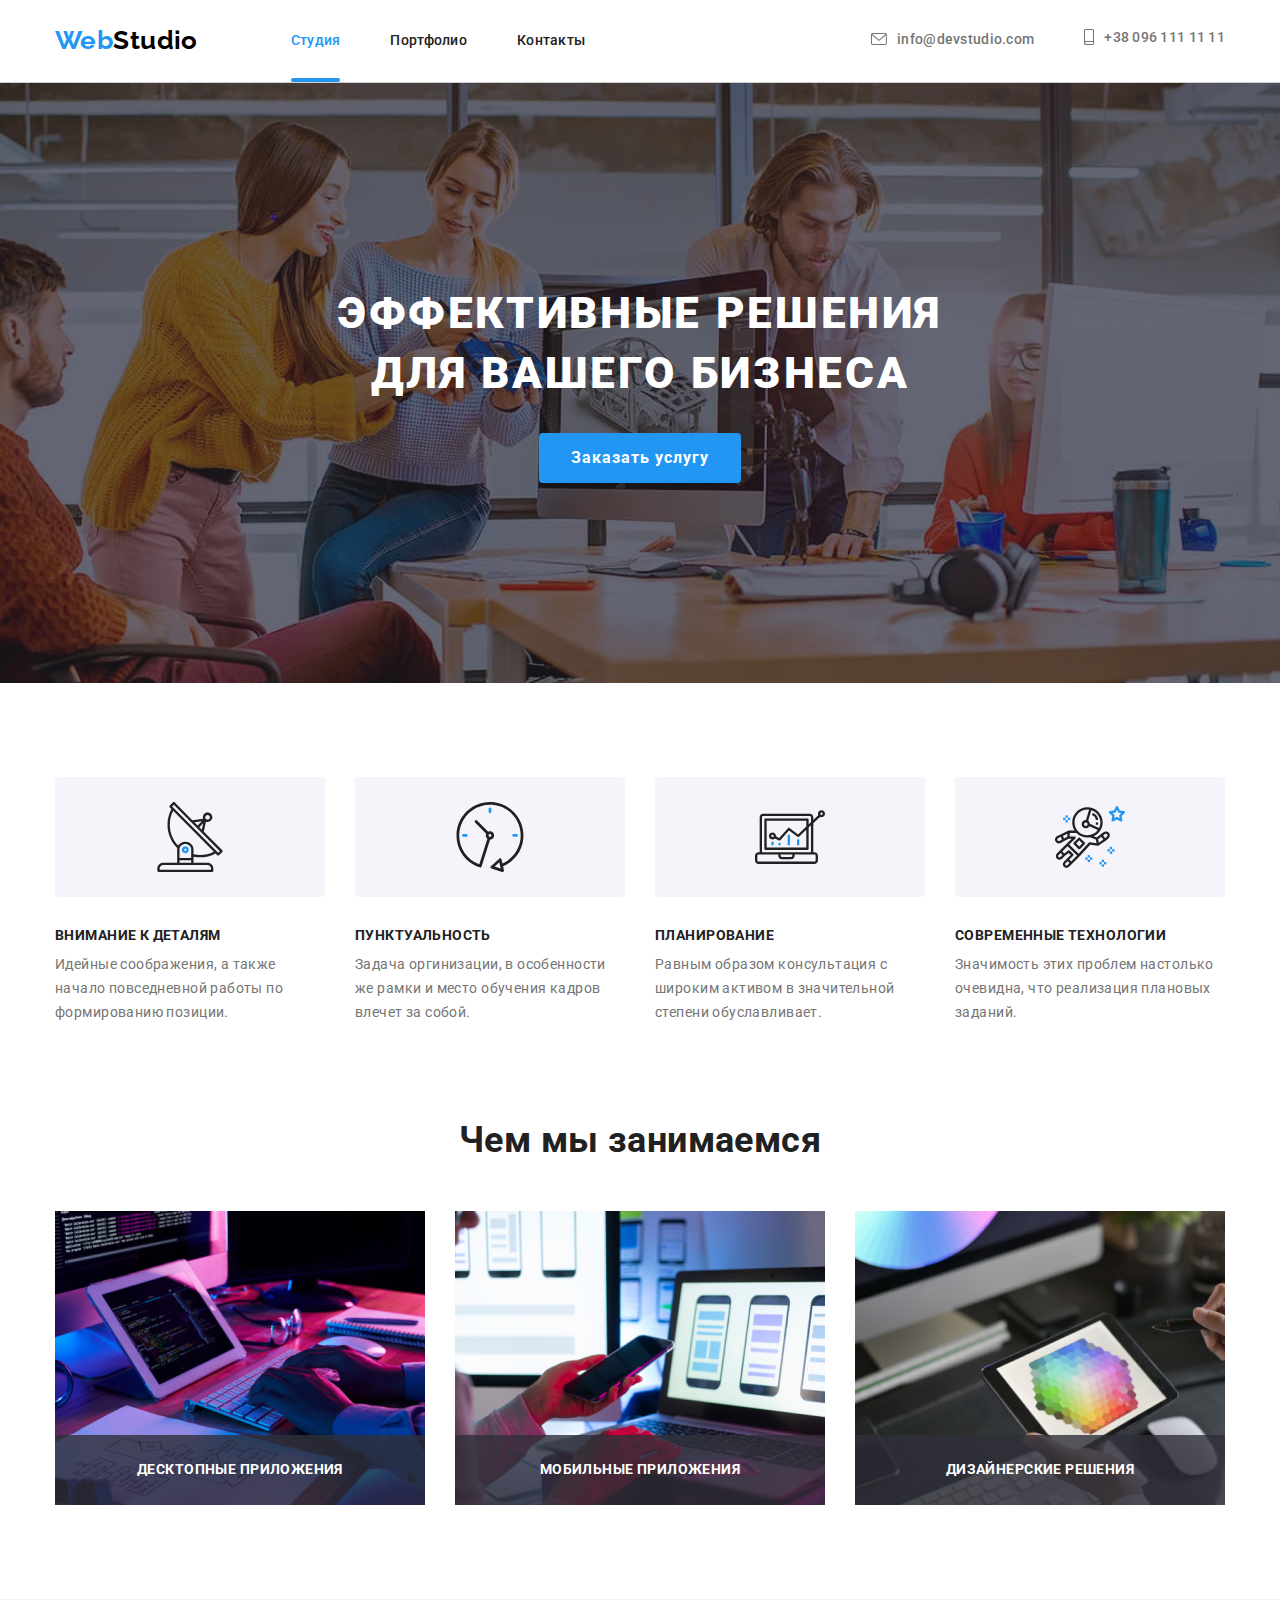
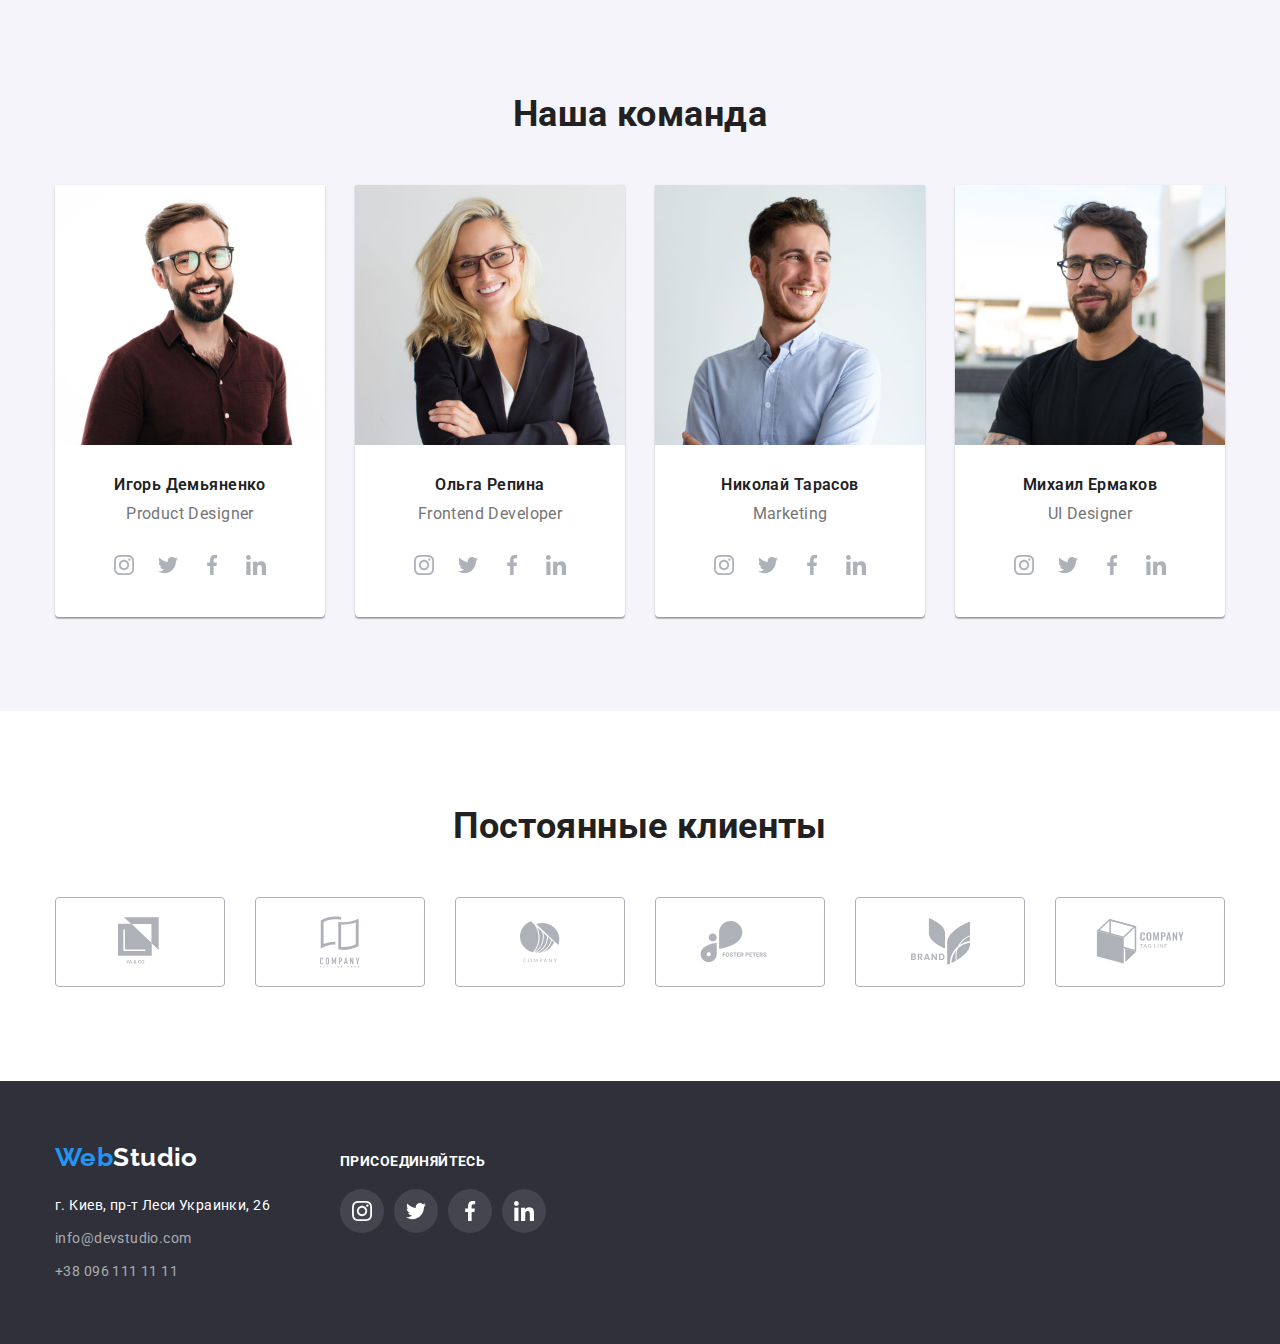
==== index.html @ fbffc796 "copy hw5" ====
<!DOCTYPE html>
<html lang="ru-UA">
  <head>
    <meta charset="UTF-8" />
    <meta name="viewport" content="width=device-width, initial-scale=1.0" />
    <link
      href="https://fonts.googleapis.com/css2?family=Roboto:wght@400;500;700;900&display=swap"
      rel="stylesheet"
    />
    <link
      rel="stylesheet"
      href="node_modules/modern-normalize/modern-normalize.css"
    />
    <link rel="stylesheet" href="./css/style.css" />
    <title>Document</title>
  </head>
  <body>
    <!-- Хедер -->

    <header class="header">
      <div class="container flex">
        <div>
          <nav class="main-nav">
            <div>
              <a class="logo" href="./index.html">
                <span class="logo-blue">Web</span>Studio</a
              >
            </div>
            <div>
              <ul class="site-nav list">
                <li><a class="link current" href="./index.html">Студия</a></li>
                <li>
                  <a class="link" href="./portfolio.html">Портфолио</a>
                </li>
                <li><a class="link" href="#contacts">Контакты</a></li>
              </ul>
            </div>
          </nav>
        </div>
        <div>
          <ul class="contacts list">
            <li>
              <a class="link" href="mailto:info@devstudio.com">
                <svg class="mail-icon">
                  <use href="./img/icons/sprite.svg#icon-contacts-mail"></use>
                </svg>
                info@devstudio.com</a
              >
            </li>
            <li>
              <a class="link phone" href="tel:+380961111111">
                <svg class="phone-icon">
                  <use href="./img/icons/sprite.svg#icon-contacts-phone"></use>
                </svg>
                +38 096 111 11 11</a
              >
            </li>
          </ul>
        </div>
      </div>
    </header>

    <main>
      <!-- Герой -->
      <section class="hero">
        <div class="container">
          <h1 class="hero-title">Эффективные решения для вашего бизнеса</h1>
          <button class="button" data-modal-open>Заказать услугу</button>
        </div>
      </section>

      <!-- Преимущества -->
      <section class="benefit section">
        <div class="container">
          <h2 class="visually-hidden">Наши преимущества</h2>
          <ul class="benefit list flex">
            <li class="benefit-item">
              <svg class="benefit-icon">
                <use href="./img/icons/sprite.svg#icon-features-1"></use>
              </svg>
            </li>
            <li class="benefit-item">
              <svg class="benefit-icon">
                <use href="./img/icons/sprite.svg#icon-features-2"></use>
              </svg>
            </li>
            <li class="benefit-item">
              <svg class="benefit-icon">
                <use href="./img/icons/sprite.svg#icon-features-3"></use>
              </svg>
            </li>
            <li class="benefit-item">
              <svg class="benefit-icon">
                <use href="./img/icons/sprite.svg#icon-features-4"></use>
              </svg>
            </li>
          </ul>
          <ul class="benefit list flex">
            <li>
              <h3 class="benefit-title">Внимание к деталям</h3>
              <p class="benefit-desc">
                Идейные соображения, а также начало повседневной работы по
                формированию позиции.
              </p>
            </li>
            <li>
              <h3 class="benefit-title">Пунктуальность</h3>
              <p class="benefit-desc">
                Задача оргинизации, в особенности же рамки и место обучения
                кадров влечет за собой.
              </p>
            </li>
            <li>
              <h3 class="benefit-title">Планирование</h3>
              <p class="benefit-desc">
                Равным образом консультация с широким активом в значительной
                степени обуславливает.
              </p>
            </li>
            <li>
              <h3 class="benefit-title">Современные технологии</h3>
              <p class="benefit-desc">
                Значимость этих проблем настолько очевидна, что реализация
                плановых заданий.
              </p>
            </li>
          </ul>
        </div>
      </section>

      <!-- Чем занимаемся -->
      <section class="work section">
        <div class="container">
          <h2 class="section-title">Чем мы занимаемся</h2>
          <ul class="work list flex">
            <li class="work-item">
              <img
                class="photo"
                src="./img/img1.png"
                width="370"
                height="294"
                alt="Десктопные приложения"
              />
              <p class="work-label">Десктопные приложения</p>
            </li>
            <li class="work-item">
              <img
                class="photo"
                src="./img/img2.png"
                width="370"
                height="294"
                alt="Мобильные приложения"
              />
              <p class="work-label">Мобильные приложения</p>
            </li>
            <li class="work-item">
              <img
                class="photo"
                src="./img/img3.png"
                width="370"
                height="294"
                alt="Дизайнерские решения"
              />
              <p class="work-label">Дизайнерские решения</p>
            </li>
          </ul>
        </div>
      </section>

      <!-- Команда -->
      <section class="team section">
        <div class="container">
          <h2 class="section-title">Наша команда</h2>
          <ul class="team-list list flex">
            <li class="team-member">
              <img
                class="photo"
                src="./img/photo1.jpg"
                width="270"
                height="260"
                alt="Игорь Демьяненко"
              />
              <h3 class="name">Игорь Демьяненко</h3>
              <p class="position" lang="en">Product Designer</p>
              <ul class="social-list list flex">
                <li>
                  <a
                    href="https://www.instagram.com/"
                    class="social link"
                    target="_blank"
                    rel="noopener noreferrer"
                    aria-label="Instagram link"
                  >
                    <svg class="social-icon">
                      <use href="./img/icons/sprite.svg#icon-instagram"></use>
                    </svg>
                  </a>
                </li>
                <li>
                  <a
                    href="https://twitter.com/"
                    class="social link"
                    target="_blank"
                    rel="noopener noreferrer"
                    aria-label="Twitter link"
                  >
                    <svg class="social-icon">
                      <use href="./img/icons/sprite.svg#icon-twitter"></use>
                    </svg>
                  </a>
                </li>
                <li>
                  <a
                    href="https://www.facebook.com/"
                    class="social link"
                    target="_blank"
                    rel="noopener noreferrer"
                    aria-label="Facebook link"
                  >
                    <svg class="social-icon">
                      <use href="./img/icons/sprite.svg#icon-facebook"></use>
                    </svg>
                  </a>
                </li>
                <li>
                  <a
                    href="https://www.linkedin.com/"
                    class="social link"
                    target="_blank"
                    rel="noopener noreferrer"
                    aria-label="linkedin link"
                  >
                    <svg class="social-icon">
                      <use href="./img/icons/sprite.svg#icon-linkedin"></use>
                    </svg>
                  </a>
                </li>
              </ul>
            </li>
            <li class="team-member">
              <img
                class="photo"
                src="./img/photo2.jpg"
                width="270"
                height="260"
                alt="Ольга Репина"
              />
              <h3 class="name">Ольга Репина</h3>
              <p class="position" lang="en">Frontend Developer</p>
              <ul class="social-list list flex">
                <li>
                  <a
                    href="https://www.instagram.com/"
                    class="social link"
                    target="_blank"
                    rel="noopener noreferrer"
                    aria-label="Instagram link"
                  >
                    <svg class="social-icon">
                      <use href="./img/icons/sprite.svg#icon-instagram"></use>
                    </svg>
                  </a>
                </li>
                <li>
                  <a
                    href="https://twitter.com/"
                    class="social link"
                    target="_blank"
                    rel="noopener noreferrer"
                    aria-label="Twitter link"
                  >
                    <svg class="social-icon">
                      <use href="./img/icons/sprite.svg#icon-twitter"></use>
                    </svg>
                  </a>
                </li>
                <li>
                  <a
                    href="https://www.facebook.com/"
                    class="social link"
                    target="_blank"
                    rel="noopener noreferrer"
                    aria-label="Facebook link"
                  >
                    <svg class="social-icon">
                      <use href="./img/icons/sprite.svg#icon-facebook"></use>
                    </svg>
                  </a>
                </li>
                <li>
                  <a
                    href="https://www.linkedin.com/"
                    class="social link"
                    target="_blank"
                    rel="noopener noreferrer"
                    aria-label="linkedin link"
                  >
                    <svg class="social-icon">
                      <use href="./img/icons/sprite.svg#icon-linkedin"></use>
                    </svg>
                  </a>
                </li>
              </ul>
            </li>
            <li class="team-member">
              <img
                class="photo"
                src="./img/photo3.jpg"
                width="270"
                height="260"
                alt="Николай Тарасов"
              />
              <h3 class="name">Николай Тарасов</h3>
              <p class="position" lang="en">Marketing</p>
              <ul class="social-list list flex">
                <li>
                  <a
                    href="https://www.instagram.com/"
                    class="social link"
                    target="_blank"
                    rel="noopener noreferrer"
                    aria-label="Instagram link"
                  >
                    <svg class="social-icon">
                      <use href="./img/icons/sprite.svg#icon-instagram"></use>
                    </svg>
                  </a>
                </li>
                <li>
                  <a
                    href="https://twitter.com/"
                    class="social link"
                    target="_blank"
                    rel="noopener noreferrer"
                    aria-label="Twitter link"
                  >
                    <svg class="social-icon">
                      <use href="./img/icons/sprite.svg#icon-twitter"></use>
                    </svg>
                  </a>
                </li>
                <li>
                  <a
                    href="https://www.facebook.com/"
                    class="social link"
                    target="_blank"
                    rel="noopener noreferrer"
                    aria-label="Facebook link"
                  >
                    <svg class="social-icon">
                      <use href="./img/icons/sprite.svg#icon-facebook"></use>
                    </svg>
                  </a>
                </li>
                <li>
                  <a
                    href="https://www.linkedin.com/"
                    class="social link"
                    target="_blank"
                    rel="noopener noreferrer"
                    aria-label="linkedin link"
                  >
                    <svg class="social-icon">
                      <use href="./img/icons/sprite.svg#icon-linkedin"></use>
                    </svg>
                  </a>
                </li>
              </ul>
            </li>
            <li class="team-member">
              <img
                class="photo"
                src="./img/photo4.jpg"
                width="270"
                height="260"
                alt="Михаил Ермаков"
              />
              <h3 class="name">Михаил Ермаков</h3>
              <p class="position" lang="en">UI Designer</p>
              <ul class="social-list list flex">
                <li>
                  <a
                    href="https://www.instagram.com/"
                    class="social link"
                    target="_blank"
                    rel="noopener noreferrer"
                    aria-label="Instagram link"
                  >
                    <svg class="social-icon">
                      <use href="./img/icons/sprite.svg#icon-instagram"></use>
                    </svg>
                  </a>
                </li>
                <li>
                  <a
                    href="https://twitter.com/"
                    class="social link"
                    target="_blank"
                    rel="noopener noreferrer"
                    aria-label="Twitter link"
                  >
                    <svg class="social-icon">
                      <use href="./img/icons/sprite.svg#icon-twitter"></use>
                    </svg>
                  </a>
                </li>
                <li>
                  <a
                    href="https://www.facebook.com/"
                    class="social link"
                    target="_blank"
                    rel="noopener noreferrer"
                    aria-label="Facebook link"
                  >
                    <svg class="social-icon">
                      <use href="./img/icons/sprite.svg#icon-facebook"></use>
                    </svg>
                  </a>
                </li>
                <li>
                  <a
                    href="https://www.linkedin.com/"
                    class="social link"
                    target="_blank"
                    rel="noopener noreferrer"
                    aria-label="linkedin link"
                  >
                    <svg class="social-icon">
                      <use href="./img/icons/sprite.svg#icon-linkedin"></use>
                    </svg>
                  </a>
                </li>
              </ul>
            </li>
          </ul>
        </div>
      </section>

      <!-- Постоянные клиенты -->
      <section class="clients section">
        <div class="container">
          <h2 class="section-title">Постоянные клиенты</h2>
          <ul class="clients-list list flex">
            <li>
              <a href="#" class="clients-link">
                <svg class="client-icon" width="45" height="50">
                  <use href="./img/icons/sprite.svg#icon-logo-1"></use>
                </svg>
              </a>
            </li>
            <li>
              <a href="#" class="clients-link">
                <svg class="client-icon" width="40" height="52">
                  <use href="./img/icons/sprite.svg#icon-logo-2"></use>
                </svg>
              </a>
            </li>
            <li>
              <a href="#" class="clients-link">
                <svg class="client-icon" width="40" height="42">
                  <use href="./img/icons/sprite.svg#icon-logo-3"></use>
                </svg>
              </a>
            </li>
            <li>
              <a href="#" class="clients-link">
                <svg class="client-icon" width="80" height="42">
                  <use href="./img/icons/sprite.svg#icon-logo-4"></use>
                </svg>
              </a>
            </li>
            <li>
              <a href="#" class="clients-link">
                <svg class="client-icon" width="59" height="47">
                  <use href="./img/icons/sprite.svg#icon-logo-5"></use>
                </svg>
              </a>
            </li>
            <li>
              <a href="#" class="clients-link">
                <svg class="client-icon" width="89" height="45">
                  <use href="./img/icons/sprite.svg#icon-logo-6"></use>
                </svg>
              </a>
            </li>
          </ul>
        </div>
      </section>
    </main>

    <!-- Футер -->
    <footer class="footer">
      <div class="container">
        <div class="footer-adress">
          <p class="logo"><span class="logo-blue">Web</span>Studio</p>
          <address class="adress">
            <ul class="adress-list list" id="contacts">
              <li class="adress-item">г. Киев, пр-т Леси Украинки, 26</li>
              <li class="adress-item">
                <a class="adress-link" href="mailto:info@devstudio.com"
                  >info@devstudio.com</a
                >
              </li>
              <li class="adress-item">
                <a class="adress-link" href="tel:+380961111111"
                  >+38 096 111 11 11</a
                >
              </li>
            </ul>
          </address>
        </div>
        <div class="social-list-wrap">
          <p class="social-title">присоединяйтесь</p>
          <ul class="social-list list flex">
            <li>
              <a
                href="https://www.instagram.com/"
                class="social link"
                target="_blank"
                rel="noopener noreferrer"
                aria-label="Instagram link"
              >
                <svg class="social-icon">
                  <use href="./img/icons/sprite.svg#icon-instagram"></use>
                </svg>
              </a>
            </li>
            <li>
              <a
                href="https://twitter.com/"
                class="social link"
                target="_blank"
                rel="noopener noreferrer"
                aria-label="Twitter link"
              >
                <svg class="social-icon">
                  <use href="./img/icons/sprite.svg#icon-twitter"></use>
                </svg>
              </a>
            </li>
            <li>
              <a
                href="https://www.facebook.com/"
                class="social link"
                target="_blank"
                rel="noopener noreferrer"
                aria-label="Facebook link"
              >
                <svg class="social-icon">
                  <use href="./img/icons/sprite.svg#icon-facebook"></use>
                </svg>
              </a>
            </li>
            <li>
              <a
                href="https://www.linkedin.com/"
                class="social link"
                target="_blank"
                rel="noopener noreferrer"
                aria-label="linkedin link"
              >
                <svg class="social-icon">
                  <use href="./img/icons/sprite.svg#icon-linkedin"></use>
                </svg>
              </a>
            </li>
          </ul>
        </div>
      </div>
    </footer>

    <!-- Модальное окно -->
    <div class="backdrop is-hidden" data-modal>
      <div class="modal">
        <button class="btn-close" data-modal-close>
          <svg class="close-icon" width="11" height="11">
            <use href="./img/icons/sprite.svg#icon-close-btn"></use>
          </svg>
        </button>
      </div>
    </div>
    <script src="./js/modal.js"></script>
  </body>
</html>
---- css/style.css ----
/* raleway-regular - latin_cyrillic */
@font-face {
  font-family: "Raleway";
  font-style: normal;
  font-weight: 400;
  src: url("../fonts/raleway700/raleway700/raleway-v18-latin_cyrillic-regular.eot");
  src: local(""),
    url("../fonts/raleway700/raleway-v18-latin_cyrillic-regular.eot?#iefix")
      format("embedded-opentype"),
    url("../fonts/raleway700/raleway-v18-latin_cyrillic-regular.woff2")
      format("woff2"),
    url("../fonts/raleway700/raleway-v18-latin_cyrillic-regular.woff")
      format("woff"),
    url("../fonts/raleway700/raleway-v18-latin_cyrillic-regular.ttf")
      format("truetype"),
    url("../fonts/raleway700/raleway-v18-latin_cyrillic-regular.svg#Raleway")
      format("svg");
}
/* raleway-700 - latin_cyrillic */
@font-face {
  font-family: "Raleway";
  font-style: normal;
  font-weight: 700;
  src: url("../fonts/raleway700/raleway-v18-latin_cyrillic-700.eot");
  src: local(""),
    url("../fonts/raleway700/raleway-v18-latin_cyrillic-700.eot?#iefix")
      format("embedded-opentype"),
    url("../fonts/raleway700/raleway-v18-latin_cyrillic-700.woff2")
      format("woff2"),
    url("../fonts/raleway700/raleway-v18-latin_cyrillic-700.woff")
      format("woff"),
    url("../fonts/raleway700/raleway-v18-latin_cyrillic-700.ttf")
      format("truetype"),
    url("../fonts/raleway700/raleway-v18-latin_cyrillic-700.svg#Raleway")
      format("svg");
}

:root {
  --black-text-color: #000000;
  --primary-text-color: #757575;
  --title-text-color: #212121;
  --accent-color: #2196f3;
  --white-color: #ffffff;
  --opacity-white-color: rgba(255, 255, 255, 0.6);
  --background-color: #e5e5e5;
  --secondary-accent-color: #f5f4fa;
  --dark-background-color: #2f303a;
  --border-color: #eeeeee;
  --icon-color: #afb1b8;
}

html {
  box-sizing: border-box;
}

*,
*::before,
*::after {
  box-sizing: inherit;
}

body {
  margin: 0;
  font-family: "Roboto", sans-serif;
  font-style: normal;
  font-weight: 400;
  font-size: 14px;
  line-height: 1.714;
  letter-spacing: 0.03em;
  background-color: var(--white-color);
  color: var(--primary-text-color);
}

h1,
h2,
h3 {
  margin-top: 0;
  margin-bottom: 0;
}

a {
  text-decoration: none;
}

address {
  font-style: normal;
}

.list {
  list-style: none;
  padding: 0;
  margin: 0;
}

.container {
  width: 1200px;
  padding-left: 15px;
  padding-right: 15px;
  margin: 0 auto;
}

.photo {
  margin: 0;
  padding: 0;
  display: block;
  max-width: 100%;
  height: auto;
}

.visually-hidden {
  position: absolute !important;
  clip: rect(1px 1px 1px 1px);
  clip: rect(1px, 1px, 1px, 1px);
  padding: 0 !important;
  border: 0 !important;
  height: 1px !important;
  width: 1px !important;
  overflow: hidden;
}

.flex {
  display: flex;
  flex-wrap: wrap;
}

.backdrop {
  position: fixed;
  z-index: 100;
  top: 0;
  left: 0;
  right: 0;
  bottom: 0;
  background-color: rgba(0, 0, 0, 0.2);
  opacity: 1;
  transition-property: opacity;
  transition-duration: 250ms;
  transition-timing-function: cubic-bezier(0.4, 0, 0.2, 1);
  transition-delay: 0;
}

.backdrop.is-hidden {
  visibility: hidden;
  opacity: 0;
  pointer-events: none;
}

.modal {
  position: absolute;
  top: 50%;
  left: 50%;
  transform: translate(-50%, -50%);
  margin: 0;
  width: 100%;
  max-width: 528px;
  height: 500px;
  background: var(--white-color);
  box-shadow: 0px 1px 3px rgba(0, 0, 0, 0.12), 0px 1px 1px rgba(0, 0, 0, 0.14),
    0px 2px 1px rgba(0, 0, 0, 0.2);
  border-radius: 4px;
  z-index: 105;
}

.btn-close {
  position: absolute;
  top: 8px;
  right: 8px;
  width: 30px;
  height: 30px;
  margin: 0;
  padding: 0;
  background-color: var(--white-color);
  border: 1px solid rgba(0, 0, 0, 0.1);
  border-radius: 50%;
}

.close-icon {
  position: absolute;
  top: 9px;
  right: 8px;
  margin: 0;
  fill: var(--black-text-color);
}

/* Стили шапки */

header {
  padding-top: 24px;
  padding-bottom: 25px;
  border-bottom: 0.5px solid #cecece;
}

.logo {
  margin-top: 0;
  margin-bottom: 0;
  font-family: "Raleway", "Oleo Script", sans-serif;
  font-weight: 700;
  font-size: 26px;
  line-height: 1.268;
  color: var(--black-text-color);
}

.logo:focus {
  outline-color: var(--accent-color);
}

.logo-blue {
  color: var(--accent-color);
}

header .flex {
  justify-content: space-between;
  align-items: center;
}
.main-nav {
  display: flex;
  align-items: center;
}

.site-nav {
  display: flex;
}

.site-nav li:not(:last-child) {
  margin-right: 50px;
}

.main-nav .logo {
  margin-right: 93px;
}

.site-nav .link {
  position: relative;
  font-size: 14px;
  font-weight: 500;
  font-style: normal;
  line-height: 1.143;
  letter-spacing: 0.02em;
  color: var(--title-text-color);
  transition-property: color;
  transition-duration: 250ms;
  transition-timing-function: cubic-bezier(0.4, 0, 0.2, 1);
  transition-delay: 0;
}

.site-nav .link::after {
  content: "";
  display: none;
  position: absolute;
  transform: translateY(-50%);
  margin: 28px 0 0;
  width: 100%;
  height: 4px;
  background-color: var(--accent-color);
  border-radius: 2px;
}
.site-nav .link:hover::after,
.site-nav .link:focus::after,
.site-nav .link.current::after {
  display: flex;
  align-items: baseline;
}

.site-nav .link:hover,
.site-nav .link:focus {
  color: var(--accent-color);
  outline-color: var(--accent-color);
}

.site-nav .link.current {
  color: var(--accent-color);
}

.contacts.list {
  display: flex;
}

.contacts.list li:not(:last-child) {
  margin-right: 50px;
}
.contacts .link {
  display: inline-flex;
  align-items: center;
  justify-content: center;
  font-size: 14px;
  font-weight: 500;
  font-style: normal;
  line-height: 1.143;
  letter-spacing: 0.02em;
  color: var(--primary-text-color);
  transition-property: color;
  transition-duration: 250ms;
  transition-timing-function: cubic-bezier(0.4, 0, 0.2, 1);
  transition-delay: 0;
}

.mail-icon {
  width: 16px;
  height: 12px;
  margin-right: 10px;
  fill: currentColor;
  transition-property: fill;
  transition-duration: 250ms;
  transition-timing-function: cubic-bezier(0.4, 0, 0.2, 1);
  transition-delay: 0;
}

.phone-icon {
  width: 10px;
  height: 16px;
  margin-right: 10px;
  fill: currentColor;
  transition-property: fill;
  transition-duration: 250ms;
  transition-timing-function: cubic-bezier(0.4, 0, 0.2, 1);
  transition-delay: 0;
}

.contacts .link:hover,
.contacts .link:focus {
  color: var(--accent-color);
  outline-color: var(--accent-color);
}

.contacts .link:hover .mail-icon,
.contacts .link:focus .mail-icon,
.contacts .link:hover .phone-icon,
.contacts .link:focus .phone-icon {
  fill: var(--accent-color);
  outline-color: var(--accent-color);
}

/* Стили героя */
.hero {
  padding-top: 200px;
  padding-bottom: 200px;
  height: 600px;
  text-align: center;
  background-image: linear-gradient(
      rgba(47, 48, 58, 0.4),
      rgba(47, 48, 58, 0.4)
    ),
    url(../img/hero-bg.jpg);
  background-repeat: no-repeat;
  background-position: center;
}

.hero .container {
  max-width: 696px;
}
.hero-title {
  margin-bottom: 30px;
  font-size: 44px;
  font-weight: 900;
  text-transform: uppercase;
  line-height: 1.364;
  letter-spacing: 0.06em;
  color: var(--white-color);
}

.button {
  font-family: inherit;
  padding: 10px 32px;
  min-width: 200px;
  height: 50px;
  border-style: none;
  border-radius: 4px;
  font-size: 16px;
  font-weight: 700;
  line-height: 1.875;
  letter-spacing: 0.06em;
  background-color: var(--accent-color);
  color: var(--white-color);
}

/* Общие стили секций */
.section-title {
  margin-top: 0;
  margin-bottom: 50px;
  font-size: 36px;
  font-weight: 700;
  line-height: 1.167;
  text-align: center;
  color: var(--title-text-color);
}

.section {
  padding-top: 94px;
  padding-bottom: 0;
}

/* Стили секции "Преимущества" */

.benefit > li {
  flex-basis: calc(100% / 4 - 30px);
  margin-left: 30px;
  margin-top: 30px;
}

.benefit.list {
  margin-left: -30px;
  margin-top: -30px;
}

.benefit-item {
  flex-basis: calc(100% / 4 - 30px);
  height: 120px;
  margin-top: 30px;
  margin-bottom: 30px;
  padding: 25px 100px;
  justify-content: center;
  align-items: center;
  background-color: var(--secondary-accent-color);
  border-radius: 4px;
}
.benefit-icon.list {
  display: flex;
  margin-left: -30px;
  margin-top: -30px;
}

.benefit-icon {
  width: 70px;
  height: 70px;
}

.benefit-title {
  margin-bottom: 10px;
  font-size: 14px;
  font-weight: 700;
  text-transform: uppercase;
  line-height: 1.143;
  color: var(--title-text-color);
}

.benefit-desc {
  margin-top: 0;
  margin-bottom: 0;
}

/* Стили Чем мы занимаемся */

.work.section {
  padding-bottom: 94px;
}
.work-item {
  flex-basis: calc(100% / 3 - 30px);
  position: relative;
  margin-left: 30px;
  margin-top: 30px;
}

.work.list {
  margin-left: -30px;
  margin-top: -30px;
}

.work-label {
  position: absolute;
  transform: translateY(-100%);
  padding-top: 27px;
  padding-bottom: 27px;
  margin: 0;
  width: 100%;
  height: 70px;
  font-weight: 700;
  line-height: 1.14;
  text-align: center;
  text-transform: uppercase;
  color: var(--white-color);
  background-color: rgba(47, 48, 58, 0.8);
}
/* Стили секции "Команда" */

.team.section {
  padding-bottom: 94px;
  background-color: var(--secondary-accent-color);
}

.team-member {
  flex-basis: calc(100% / 4 - 30px);
  margin-left: 30px;
  margin-top: 30px;
  padding-bottom: 30px;
  text-align: center;
  background: var(--white-color);
  box-shadow: 0px 1px 3px rgba(0, 0, 0, 0.12), 0px 1px 1px rgba(0, 0, 0, 0.14),
    0px 2px 1px rgba(0, 0, 0, 0.2);
  border-radius: 0px 0px 4px 4px;
}

.team-list.list {
  margin-left: -30px;
  margin-top: -30px;
}

.team-member .name {
  margin-top: 30px;
  font-size: 16px;
  font-weight: 600;
  line-height: 1.188;
  color: var(--title-text-color);
}

.team-member .position {
  display: inline-block;
  margin-top: 10px;
  margin-bottom: 0;
  font-size: 16px;
  line-height: 1.188;
}

.social-list {
  margin-top: 16px;
  align-items: center;
  justify-content: center;
}

.social-icon {
  width: 20px;
  height: 20px;
  fill: var(--icon-color);
  transition-property: fill;
  transition-duration: 250ms;
  transition-timing-function: cubic-bezier(0.4, 0, 0.2, 1);
  transition-delay: 0;
}

.social-icon:not(:last-child) {
  margin-right: 10px;
}

.social.link {
  display: flex;
  align-items: center;
  justify-content: center;
  width: 44px;
  height: 44px;
  border-radius: 50%;
  transition-property: background-color;
  transition-duration: 250ms;
  transition-timing-function: cubic-bezier(0.4, 0, 0.2, 1);
  transition-delay: 0;
}

.social.link:hover,
.social.link:focus {
  background-color: var(--accent-color);
  outline-color: var(--accent-color);
}

.social.link:hover .social-icon,
.social.link:focus .social-icon {
  fill: var(--white-color);
  outline-color: var(--accent-color);
}

/* Стили секции Постоянные клиенты */

.clients.section {
  padding-bottom: 94px;
}

.client-icon {
  fill: var(--icon-color);
  transition-property: fill;
  transition-duration: 250ms;
  transition-timing-function: cubic-bezier(0.4, 0, 0.2, 1);
  transition-delay: 0;
}

.clients-link {
  display: flex;
  align-items: center;
  justify-content: center;
  width: 170px;
  height: 90px;
  border: 1px solid var(--icon-color);
  border-radius: 4px;
  transition-property: border-color;
  transition-duration: 250ms;
  transition-timing-function: cubic-bezier(0.4, 0, 0.2, 1);
  transition-delay: 0;
}

.clients-link:hover,
.clients-link:focus {
  border-color: var(--accent-color);
  outline-color: var(--accent-color);
}

.clients-link:hover .client-icon,
.clients-link:focus .client-icon {
  fill: var(--accent-color);
  outline-color: var(--accent-color);
}
.clients-list > li:not(:last-child) {
  margin-right: 30px;
}
/* Стили подвала */
.footer {
  padding-top: 60px;
  padding-bottom: 60px;
  background-color: var(--dark-background-color);
}

.footer .container {
  display: flex;
  align-items: baseline;
}
.footer .logo {
  margin-bottom: 20px;
  color: var(--white-color);
}

.footer .social-title {
  margin-top: 0;
  margin-bottom: 0px;
  font-weight: 700;
  line-height: 1.143;
  text-transform: uppercase;
  color: var(--white-color);
}

.footer .social.link {
  background-color: rgba(255, 255, 255, 0.1);
}

.footer .social-icon {
  fill: var(--white-color);
}

.footer .social-list {
  display: inline-flex;
  align-items: baseline;
  margin-top: 20px;
}

.footer .social-list > li:not(:last-child) {
  margin-right: 10px;
}

.footer .social.link:hover,
.footer .social.link:focus {
  background-color: var(--accent-color);
  outline-color: var(--accent-color);
}

.footer .social-list-wrap {
  align-items: flex-end;
}

.footer-adress {
  align-items: baseline;
  margin-right: 70px;
}

.adress-list {
  list-style: none;
}

.adress-item:not(:last-child) {
  margin-bottom: 9px;
}

.adress-list .adress-item {
  line-height: 1.714;
  color: var(--white-color);
}

.adress-item .adress-link {
  line-height: 1.714;
  color: var(--opacity-white-color);
}

/* Стили Портфолио */

.works-examples {
  padding-bottom: 94px;
}

/* Стили списка фильтров */

.filters {
  margin-bottom: 50px;
}
.filters-list {
  justify-content: center;
}

.filters-list .button {
  box-sizing: inline-box;
  margin-right: 8px;
  padding: 6px 22px;
  min-width: 73px;
  height: 38px;
  font-weight: 500;
  font-size: 16px;
  line-height: 26px;
  text-align: center;
  letter-spacing: 0.03em;
  border-radius: 4px;
  color: var(--title-text-color);
  background-color: var(--secondary-accent-color);
  transition-property: all;
  transition-duration: 250ms;
  transition-timing-function: cubic-bezier(0.4, 0, 0.2, 1);
  transition-delay: 0;
}

.filters-list .button:hover,
.filters-list .button:focus {
  box-shadow: 0px 3px 1px rgba(0, 0, 0, 0.1), 0px 1px 2px rgba(0, 0, 0, 0.08),
    0px 2px 2px rgba(0, 0, 0, 0.12);
  color: var(--white-color);
  background-color: var(--accent-color);
  outline-color: var(--accent-color);
}

/* Стили Примеров работ */

.examples.list {
  margin-left: -30px;
  margin-top: -30px;
}
.examples-item {
  flex-basis: calc(100% / 3 - 30px);
  margin-left: 30px;
  margin-top: 30px;
  background: var(--white-color);
  /* outline: 1px solid tomato; */
}

.examples-item .border {
  padding: 24px 20px;
  box-sizing: border-box;
  border-right: 1px solid var(--border-color);
  border-bottom: 1px solid var(--border-color);
  border-left: 1px solid var(--border-color);
  background: var(--white-color);
}

.examples-link {
  display: inline-block;
}

.examples-title {
  margin-top: 0;
  margin-bottom: 4px;
  width: 322px;
  font-weight: 700;
  font-size: 18px;
  line-height: 2;
  letter-spacing: 0.06em;
  color: var(--title-text-color);
}

.examples .type {
  margin: 0;
  width: 322px;
  font-size: 16px;
  line-height: 1.875;
  color: var(--primary-text-color);
}

.examples-wrap {
  position: relative;
  margin: 0;
  overflow: hidden;
}

.examples-desc {
  position: absolute;
  z-index: 4;
  top: 0;
  left: 0;
  right: 0;
  bottom: 0;
  padding: 63px 24px;
  margin: 0;

  opacity: 0;
  transform: translateY(100%);
  transition-property: transform, opacity;
  transition-duration: 250ms, 500ms;
  transition-timing-function: cubic-bezier(0.4, 0, 0.2, 1);
  transition-delay: 0;

  font-size: 18px;
  line-height: 1.56;
  font-weight: 400;
  color: var(--white-color);
  background-color: rgba(33, 150, 243, 0.9);
}

.examples-link:hover,
.examples-link:focus {
  box-shadow: 0px 1px 1px rgba(0, 0, 0, 0.12), 0px 4px 4px rgba(0, 0, 0, 0.06),
    1px 4px 6px rgba(0, 0, 0, 0.16);
  outline-color: var(--accent-color);
}

.examples-link:hover .examples-desc,
.examples-link:focus .examples-desc {
  transform: translateY(0);
  opacity: 1;
}
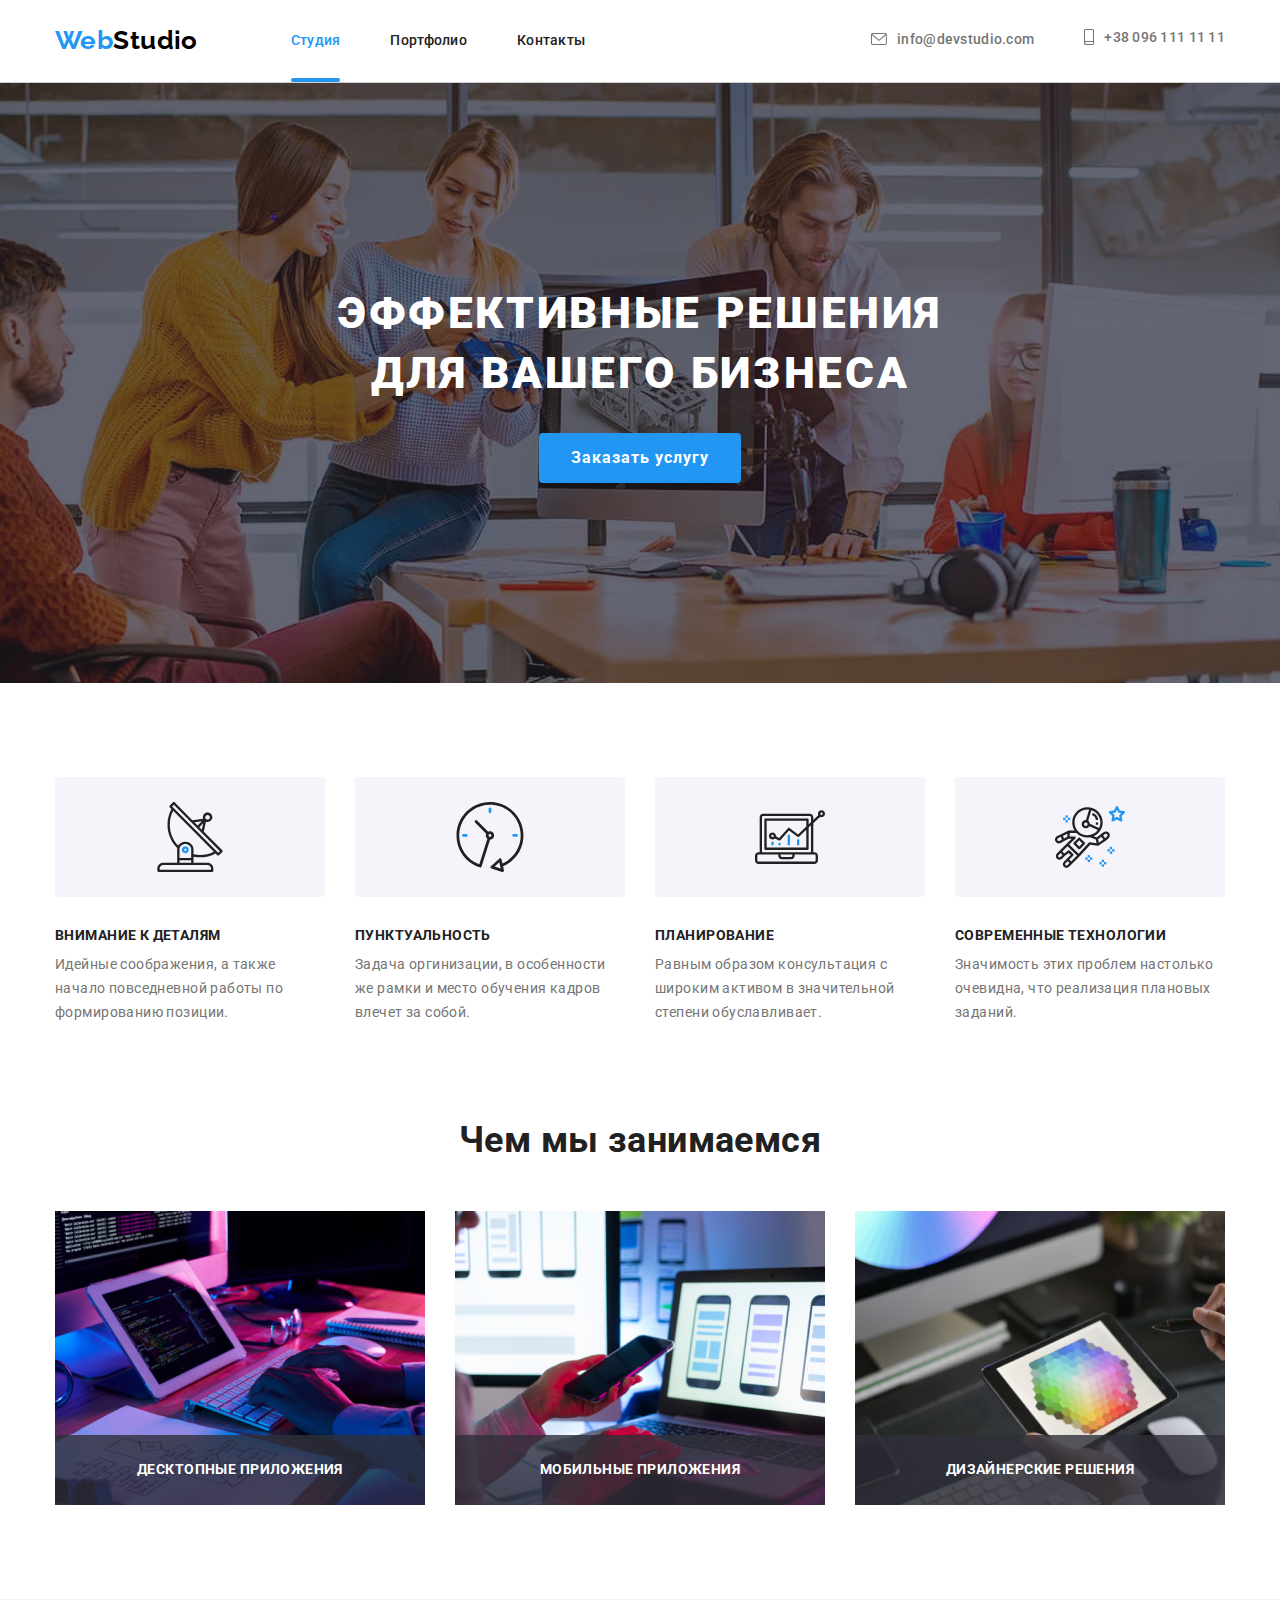
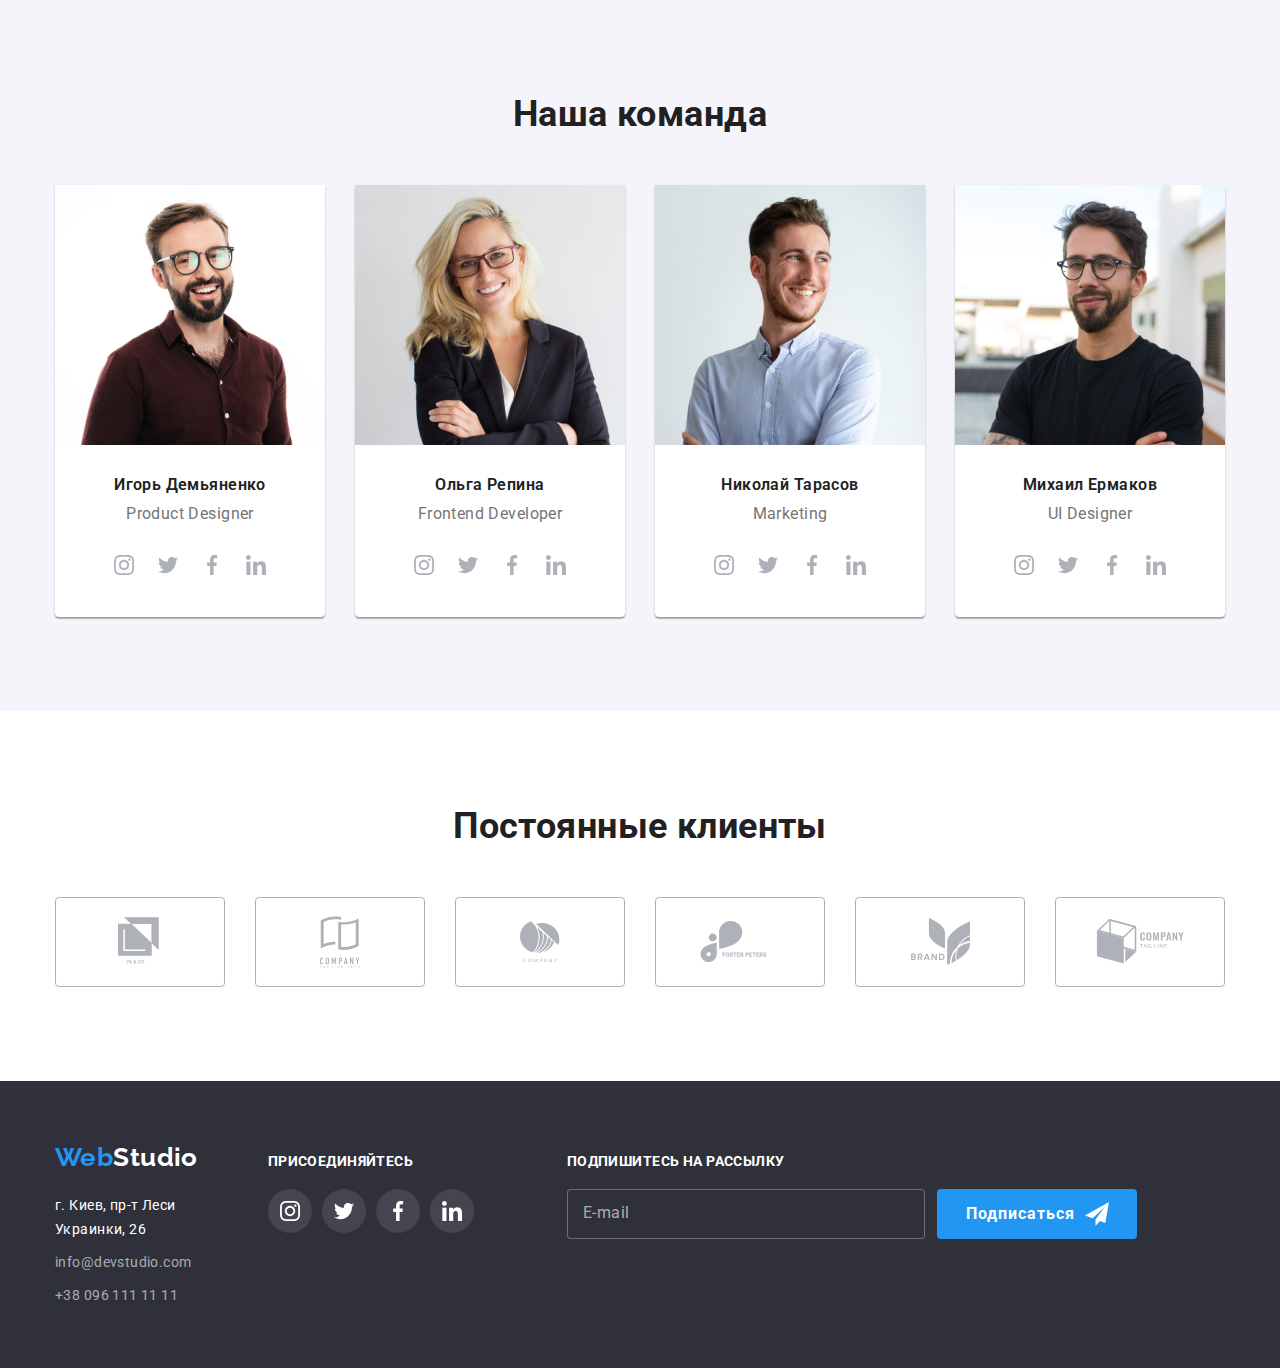
==== commit 19ed5a17: "кроме чекбокса" ====
--- a/index.html
+++ b/index.html
@@ -566,6 +566,21 @@
             </li>
           </ul>
         </div>
+        <div class="submit-container social-list-wrap">
+          <p class="social-title">Подпишитесь на рассылку</p>
+          <div class="submit-wrap">
+            <form action="#" class="submit">
+              <input type="email" class="submit-mail" placeholder="E-mail" />
+              <button class="btn-submit button">
+                <div class="btn-submit-wrap">
+                  Подписаться<svg class="submit-icon" width="24" height="24">
+                    <use href="./img/icons/sprite.svg#icon-icon-send"></use>
+                  </svg>
+                </div>
+              </button>
+            </form>
+          </div>
+        </div>
       </div>
     </footer>
 
@@ -577,6 +592,48 @@
             <use href="./img/icons/sprite.svg#icon-close-btn"></use>
           </svg>
         </button>
+        <p class="modal-title">Оставьте свои данные, мы вам перезвоним</p>
+        <form action="#" class="form">
+          <div class="field">
+            <label for="user-name" class="field-title">Имя</label>
+            <div class="input-wrap">
+              <input type="text" class="input-field" id="user-name" />
+              <svg class="field-icon">
+                <use href="./img/icons/sprite.svg#icon-user-name"></use>
+              </svg>
+            </div>
+          </div>
+          <div class="field">
+            <label for="user-phone" class="field-title">Телефон</label>
+            <div class="input-wrap">
+              <input type="text" class="input-field" id="user-phone" />
+              <svg class="field-icon">
+                <use href="./img/icons/sprite.svg#icon-user-phone"></use>
+              </svg>
+            </div>
+          </div>
+          <div class="field">
+            <label for="user-mail" class="field-title">Почта</label>
+            <div class="input-wrap">
+              <input type="text" class="input-field" id="user-mail" />
+              <svg class="field-icon">
+                <use href="./img/icons/sprite.svg#icon-user-mail"></use>
+              </svg>
+            </div>
+          </div>
+          <div class="textarea">
+            <label for="comment" class="field-title">Комментарий</label>
+            <textarea id="comment" placeholder="Введите текст"></textarea>
+          </div>
+          <div class="checkbox">
+            <input type="checkbox" id="sign" />
+            <label for="sign"
+              >Соглашаюсь с рассылкой и принимаю
+              <a href="" class="agreement-link">Условия договора</a>
+            </label>
+          </div>
+          <button class="modal-button button">Отправить</button>
+        </form>
       </div>
     </div>
     <script src="./js/modal.js"></script>
--- a/css/style.css
+++ b/css/style.css
@@ -150,9 +150,10 @@
   left: 50%;
   transform: translate(-50%, -50%);
   margin: 0;
+  padding: 40px;
   width: 100%;
   max-width: 528px;
-  height: 500px;
+  height: auto;
   background: var(--white-color);
   box-shadow: 0px 1px 3px rgba(0, 0, 0, 0.12), 0px 1px 1px rgba(0, 0, 0, 0.14),
     0px 2px 1px rgba(0, 0, 0, 0.2);
@@ -179,6 +180,168 @@
   right: 8px;
   margin: 0;
   fill: var(--black-text-color);
+}
+
+.btn-close:hover .close-icon {
+  fill: var(--accent-color);
+}
+
+.form {
+  display: flex;
+  flex-direction: column;
+}
+
+.modal-title {
+  margin-top: 0;
+  margin-bottom: 12px;
+  padding: 0;
+  font-weight: 700;
+  font-size: 20px;
+  line-height: 1.15;
+  text-align: center;
+  color: var(--title-text-color);
+}
+
+.field-title {
+  margin-top: 0;
+  margin-bottom: 4px;
+  font-weight: 400;
+  font-size: 12px;
+  line-height: 1.1;
+  letter-spacing: 0.01em;
+  color: var(--primary-text-color);
+}
+
+.field {
+  margin-top: 0;
+  padding: 0;
+  margin-bottom: 10px;
+}
+
+.input-field {
+  margin: 0;
+  padding-top: 0;
+  padding-right: 0;
+  padding-left: 42px;
+  padding-bottom: 0;
+  width: 100%;
+  height: 40px;
+  border: 1px solid rgba(33, 33, 33, 0.2);
+  border-radius: 4px;
+}
+
+.input-field:hover {
+  border-color: var(--accent-color);
+}
+
+.input-field:focus {
+  outline: none;
+  border: 1px solid var(--accent-color);
+  border-radius: 4px;
+}
+
+.input-wrap {
+  position: relative;
+  margin: 0;
+  padding: 0;
+}
+
+.field-icon {
+  position: absolute;
+  top: 50%;
+  transform: translateY(-50%);
+  display: inline-block;
+  fill: var(--title-text-color);
+}
+
+.field-title:hover .field-icon {
+  fill: var(--accent-color);
+}
+
+.input-field:focus .field-icon {
+  fill: var(--accent-color);
+}
+
+#user-name + .field-icon {
+  left: 15px;
+  width: 12px;
+  height: 12px;
+}
+
+#user-phone + .field-icon {
+  left: 14px;
+  width: 13px;
+  height: 13px;
+}
+
+#user-mail + .field-icon {
+  left: 13px;
+  width: 15px;
+  height: 13px;
+}
+
+.textarea {
+  margin-top: 0;
+  margin-bottom: 20px;
+  width: 100%;
+  height: auto;
+}
+
+#comment {
+  margin: 0;
+  padding: 12px 16px;
+  width: 100%;
+  height: 120px;
+  resize: none;
+  border: 1px solid rgba(33, 33, 33, 0.2);
+  border-radius: 4px;
+}
+
+#comment::placeholder {
+  font-family: Roboto, sans-serif;
+  font-weight: 400;
+  font-size: 12px;
+  line-height: 1.2px;
+  letter-spacing: 0.01em;
+  color: rgba(117, 117, 117, 0.5);
+}
+
+#comment:hover {
+  border-color: var(--accent-color);
+}
+
+#comment:focus {
+  outline: none;
+  border: 1px solid var(--accent-color);
+  border-radius: 4px;
+}
+
+.checkbox {
+  display: inline-flex;
+  align-items: center;
+  margin-bottom: 30px;
+}
+.agreement-link {
+  text-decoration: underline;
+  color: var(--accent-color);
+}
+
+.modal-button {
+  display: inline-block;
+  font-family: inherit;
+  margin: 0 auto;
+  padding: 10px 32px;
+  min-width: 200px;
+  height: 50px;
+  border-style: none;
+  border-radius: 4px;
+  font-size: 16px;
+  font-weight: 700;
+  line-height: 1.875;
+  letter-spacing: 0.06em;
+  text-align: center;
+  background-color: var(--accent-color);
+  color: var(--white-color);
 }
 
 /* Стили шапки */
@@ -596,6 +759,7 @@
 .clients-list > li:not(:last-child) {
   margin-right: 30px;
 }
+
 /* Стили подвала */
 .footer {
   padding-top: 60px;
@@ -632,6 +796,7 @@
 .footer .social-list {
   display: inline-flex;
   align-items: baseline;
+  flex-wrap: nowrap;
   margin-top: 20px;
 }
 
@@ -646,7 +811,7 @@
 }
 
 .footer .social-list-wrap {
-  align-items: flex-end;
+  margin-right: 93px;
 }
 
 .footer-adress {
@@ -670,6 +835,61 @@
 .adress-item .adress-link {
   line-height: 1.714;
   color: var(--opacity-white-color);
+}
+.submit-container {
+  margin: 0;
+}
+.footer .submit-wrap {
+  display: flex;
+  justify-content: end;
+  align-items: baseline;
+  flex-wrap: nowrap;
+  margin-top: 20px;
+}
+
+.submit {
+  display: flex;
+}
+
+.submit-mail {
+  margin: 0;
+  margin-right: 12px;
+  padding: 15px;
+  width: 358px;
+  height: 50px;
+  font-family: Roboto, sans-serif;
+  border: 1px solid rgba(255, 255, 255, 0.3);
+  border-radius: 4px;
+  background-color: var(--dark-background-color);
+  color: var(--white-color);
+}
+
+.submit-mail::placeholder {
+  font-family: Roboto, sans-serif;
+  font-style: normal;
+  font-weight: 400;
+  font-size: 16px;
+  line-height: 20px;
+  letter-spacing: 0.03em;
+  color: rgba(255, 255, 255, 0.6);
+}
+
+.btn-submit {
+  display: inline-block;
+  padding-left: 29px;
+  padding-right: 28px;
+  min-width: 200px;
+}
+
+.btn-submit-wrap {
+  display: flex;
+  align-items: center;
+  justify-content: center;
+}
+
+.submit-icon {
+  fill: currentColor;
+  margin-left: 10px;
 }
 
 /* Стили Портфолио */
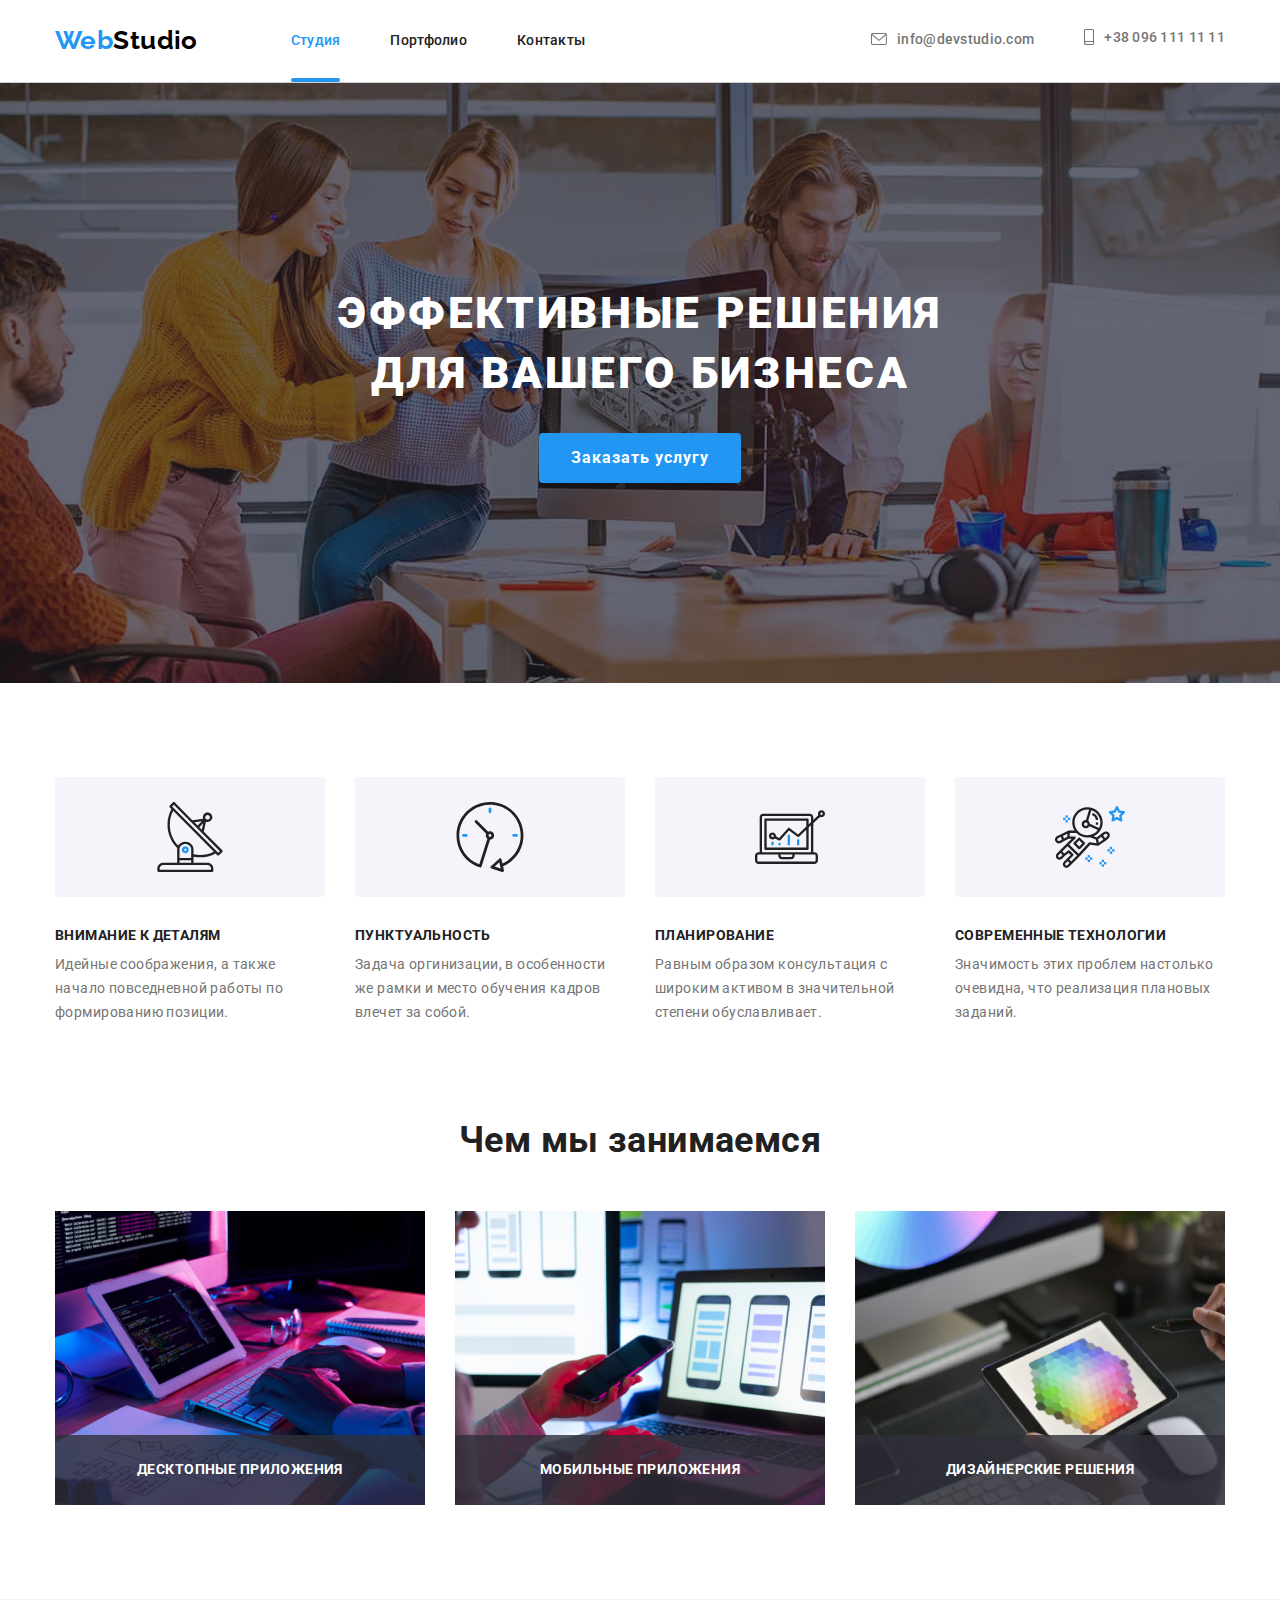
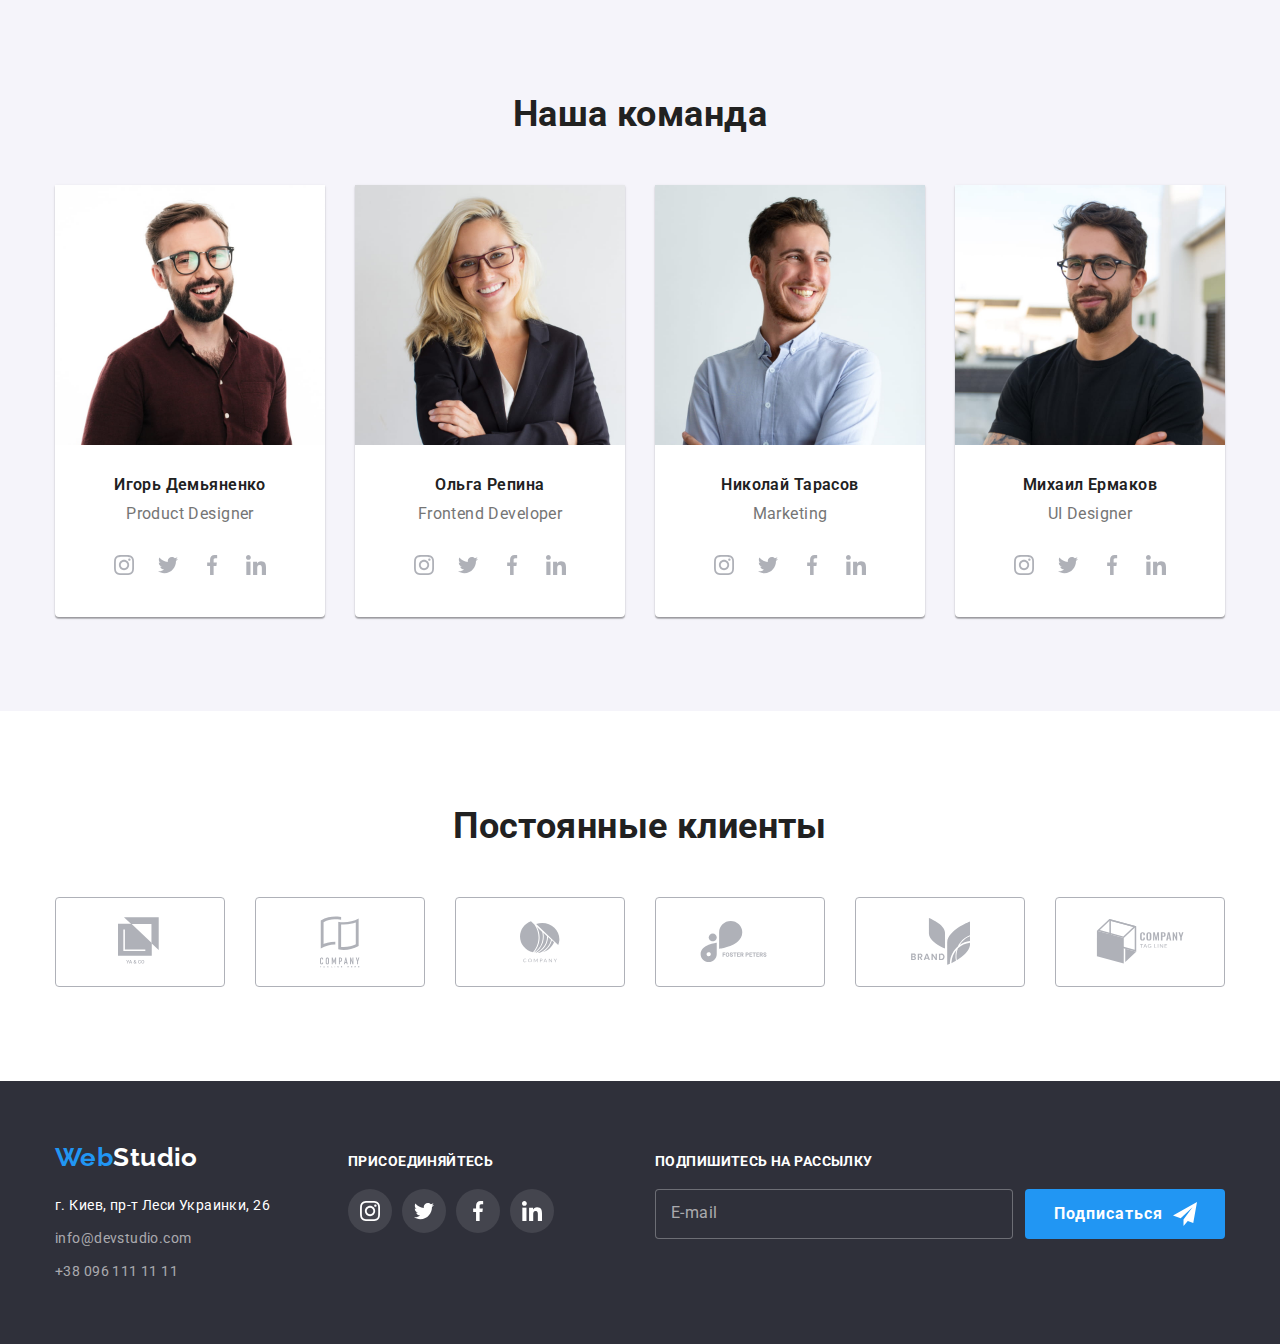
==== commit cb772d2f: "footer-fix" ====
--- a/index.html
+++ b/index.html
@@ -490,7 +490,7 @@
 
     <!-- Футер -->
     <footer class="footer">
-      <div class="container">
+      <div class="container footer-container">
         <div class="footer-adress">
           <p class="logo"><span class="logo-blue">Web</span>Studio</p>
           <address class="adress">
@@ -566,11 +566,16 @@
             </li>
           </ul>
         </div>
-        <div class="submit-container social-list-wrap">
+        <div class="submit-container">
           <p class="social-title">Подпишитесь на рассылку</p>
           <div class="submit-wrap">
             <form action="#" class="submit">
-              <input type="email" class="submit-mail" placeholder="E-mail" />
+              <input
+                type="email"
+                class="submit-mail"
+                placeholder="E-mail"
+                autocomplete="email"
+              />
               <button class="btn-submit button">
                 <div class="btn-submit-wrap">
                   Подписаться<svg class="submit-icon" width="24" height="24">
@@ -593,7 +598,7 @@
           </svg>
         </button>
         <p class="modal-title">Оставьте свои данные, мы вам перезвоним</p>
-        <form action="#" class="form">
+        <form class="form">
           <div class="field">
             <label for="user-name" class="field-title">Имя</label>
             <div class="input-wrap">
@@ -625,11 +630,12 @@
             <label for="comment" class="field-title">Комментарий</label>
             <textarea id="comment" placeholder="Введите текст"></textarea>
           </div>
-          <div class="checkbox">
-            <input type="checkbox" id="sign" />
-            <label for="sign"
-              >Соглашаюсь с рассылкой и принимаю
-              <a href="" class="agreement-link">Условия договора</a>
+          <div class="checkbox-wrap">
+            <label for="sign" class="agreement-field">
+              <input type="checkbox" id="sign" class="checkbox" />
+              <span class="check-icon"></span>
+              Соглашаюсь с рассылкой и принимаю&nbsp;
+              <a href="#" class="agreement-link">Условия договора</a>
             </label>
           </div>
           <button class="modal-button button">Отправить</button>
--- a/css/style.css
+++ b/css/style.css
@@ -180,15 +180,14 @@
   right: 8px;
   margin: 0;
   fill: var(--black-text-color);
+  transition: fill 250ms cubic-bezier(0.4, 0, 0.2, 1);
 }
 
 .btn-close:hover .close-icon {
   fill: var(--accent-color);
 }
-
-.form {
-  display: flex;
-  flex-direction: column;
+.btn-close:focus .close-icon {
+  fill: var(--accent-color);
 }
 
 .modal-title {
@@ -202,6 +201,17 @@
   color: var(--title-text-color);
 }
 
+.form {
+  display: flex;
+  flex-direction: column;
+}
+
+.field {
+  margin-top: 0;
+  padding: 0;
+  margin-bottom: 10px;
+}
+
 .field-title {
   margin-top: 0;
   margin-bottom: 4px;
@@ -212,10 +222,10 @@
   color: var(--primary-text-color);
 }
 
-.field {
-  margin-top: 0;
+.input-wrap {
+  position: relative;
+  margin: 0;
   padding: 0;
-  margin-bottom: 10px;
 }
 
 .input-field {
@@ -228,6 +238,7 @@
   height: 40px;
   border: 1px solid rgba(33, 33, 33, 0.2);
   border-radius: 4px;
+  transition: border-color 250ms cubic-bezier(0.4, 0, 0.2, 1);
 }
 
 .input-field:hover {
@@ -240,25 +251,25 @@
   border-radius: 4px;
 }
 
-.input-wrap {
-  position: relative;
-  margin: 0;
-  padding: 0;
-}
-
 .field-icon {
   position: absolute;
+  z-index: 110;
   top: 50%;
   transform: translateY(-50%);
   display: inline-block;
   fill: var(--title-text-color);
-}
-
-.field-title:hover .field-icon {
+  transition: fill 250ms cubic-bezier(0.4, 0, 0.2, 1);
+}
+
+/* .field-icon:hover {
   fill: var(--accent-color);
-}
-
-.input-field:focus .field-icon {
+} */
+
+.input-field:hover + .field-icon {
+  fill: var(--accent-color);
+}
+
+.input-field:focus + .field-icon {
   fill: var(--accent-color);
 }
 
@@ -295,6 +306,7 @@
   resize: none;
   border: 1px solid rgba(33, 33, 33, 0.2);
   border-radius: 4px;
+  transition: border-color 250ms cubic-bezier(0.4, 0, 0.2, 1);
 }
 
 #comment::placeholder {
@@ -316,10 +328,50 @@
   border-radius: 4px;
 }
 
+.checkbox-wrap {
+  margin-left: auto;
+  margin-right: auto;
+  margin-bottom: 30px;
+}
+
 .checkbox {
-  display: inline-flex;
+  /* -webkit-appearance: none;
+  -moz-appearance: none;
+  appearance: none;
+  position: absolute; */
+  position: absolute !important;
+  clip: rect(1px 1px 1px 1px); /* IE6, IE7 */
+  clip: rect(1px, 1px, 1px, 1px);
+  padding: 0 !important;
+  border: 0 !important;
+  height: 1px !important;
+  width: 1px !important;
+  overflow: hidden;
+}
+
+.agreement-field {
+  display: flex;
   align-items: center;
-  margin-bottom: 30px;
+}
+
+.check-icon {
+  display: inline-block;
+  width: 16px;
+  height: 15px;
+  margin-right: 7px;
+  padding-top: 4px;
+  padding-right: 2px;
+  padding-bottom: 3px;
+  padding-left: 3px;
+  border: 2px solid var(--title-text-color);
+  border-radius: 2px;
+  transition: 250ms cubic-bezier(0.4, 0, 0.2, 1);
+}
+.checkbox:checked + .check-icon {
+  border-color: var(--accent-color);
+  background-color: var(--accent-color);
+  background-image: url(../img/icons/submit-check.svg);
+  background-repeat: no-repeat;
 }
 .agreement-link {
   text-decoration: underline;
@@ -342,6 +394,12 @@
   text-align: center;
   background-color: var(--accent-color);
   color: var(--white-color);
+  transition: box-shadow 250ms cubic-bezier(0.4, 0, 0.2, 1);
+}
+
+.modal-button:hover,
+.modal-button:focus {
+  box-shadow: 0px 4px 4px rgba(0, 0, 0, 0.15);
 }
 
 /* Стили шапки */
@@ -767,9 +825,10 @@
   background-color: var(--dark-background-color);
 }
 
-.footer .container {
+.footer-container {
   display: flex;
   align-items: baseline;
+  justify-content: space-between;
 }
 .footer .logo {
   margin-bottom: 20px;
@@ -815,7 +874,6 @@
 }
 
 .footer-adress {
-  align-items: baseline;
   margin-right: 70px;
 }
 
@@ -841,7 +899,7 @@
 }
 .footer .submit-wrap {
   display: flex;
-  justify-content: end;
+  justify-content: flex-end;
   align-items: baseline;
   flex-wrap: nowrap;
   margin-top: 20px;
